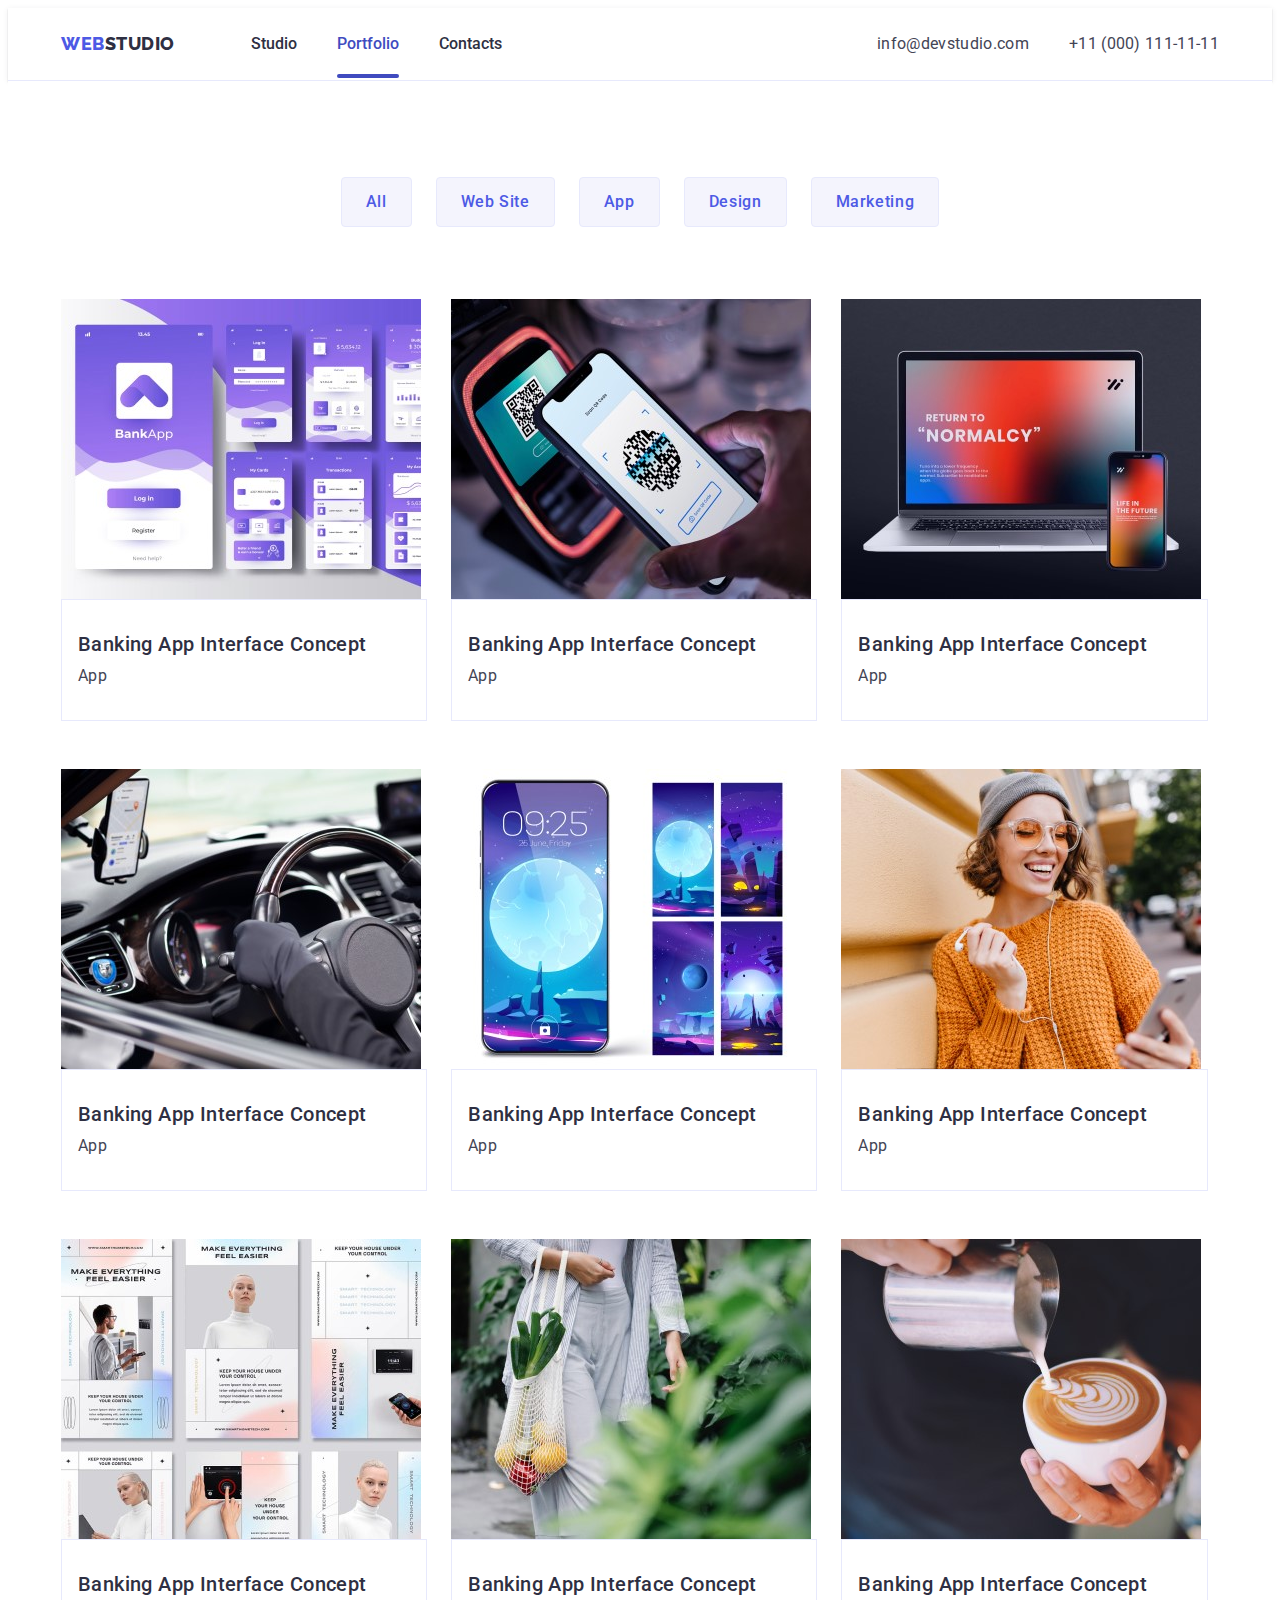
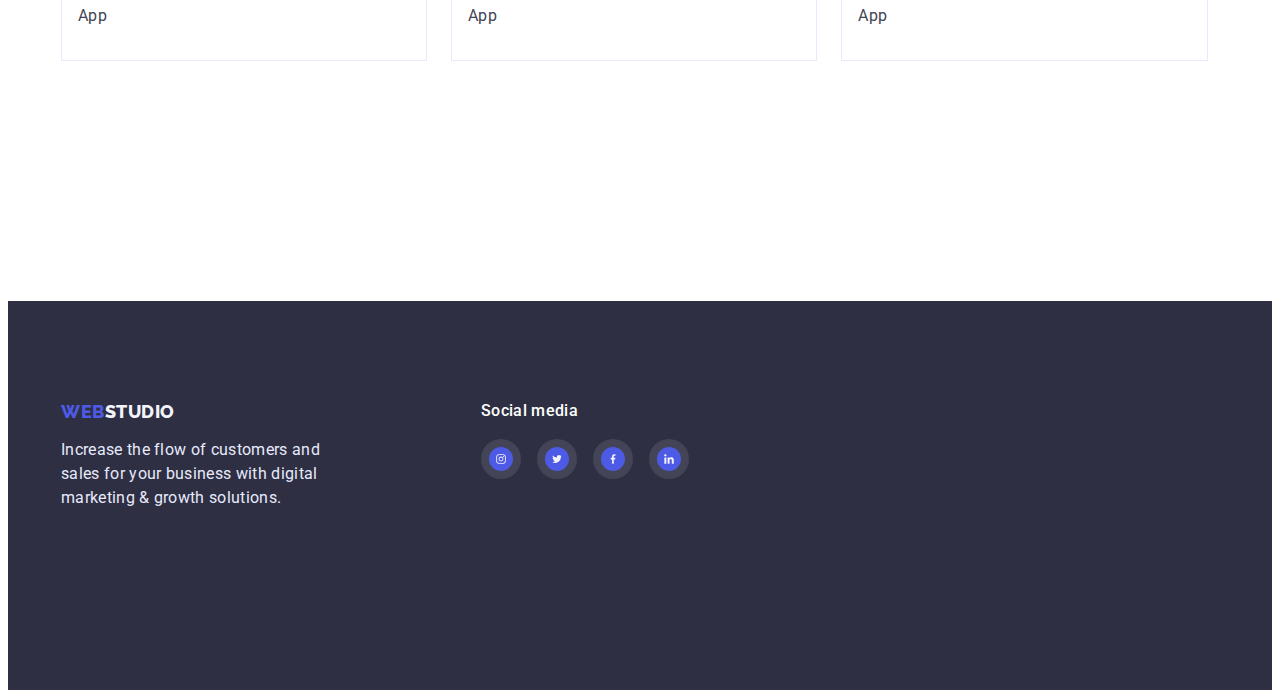
==== portfolio.htm @ 1be4e1f3 "Initial commit" ====
<!DOCTYPE html>
<html lang="en">
  <head>
    <meta charset="UTF-8" />
    <meta http-equiv="X-UA-Compatible" content="IE=edge" />
    <meta name="viewport" content="width=device-width, initial-scale=1.0" />
    <title>studio</title>
    <link rel="preconnect" href="https://fonts.googleapis.com" />
    <link rel="preconnect" href="https://fonts.gstatic.com" crossorigin />
    <link
      href="https://fonts.googleapis.com/css2?family=Raleway:wght@800&family=Roboto:wght@400;500;700;900&display=swap"
      rel="stylesheet"
    />
    <link
      rel="stylesheet"
      href="https://cdnjs.cloudflare.com/ajax/libs/modern-normalize/1.1.0/modern-normalize.min.css"
      integrity="sha512-wpPYUAdjBVSE4KJnH1VR1HeZfpl1ub8YT/NKx4PuQ5NmX2tKuGu6U/JRp5y+Y8XG2tV+wKQpNHVUX03MfMFn9Q=="
      crossorigin="anonymous"
      referrerpolicy="no-referrer"
    />
    <link rel="stylesheet" href="./styless/styless.css" />
  </head>
  <body>
    <header class="header">
      <div class="container">
        <nav class="nav">
          <a href="./index.htm" class="logo"><span>Web</span>Studio</a>
          <ul class="nav-list list">
            <li><a class="nav-link" href="./index.htm">Studio</a></li>
            <li>
              <a class="nav-link curent" href="./portfolio.htm">Portfolio</a>
            </li>
            <li><a class="nav-link" href="#">Contacts</a></li>
          </ul>
        </nav>
        <address>
          <ul class="address-list list">
            <li>
              <a class="mail" href="mailto:info@devstudio.com"
                >info@devstudio.com</a
              >
            </li>
            <li>
              <a class="phone" href="tel:+110001111111">+11 (000) 111-11-11</a>
            </li>
          </ul>
        </address>
      </div>
    </header>
    <main class="main">
      <h1 class="hidden">Portfolio</h1>
      <section class="container-card">
        <div class="container">
          <ul class="portfolio-btns list">
            <li><button class="portfolio-btn" type="button">All</button></li>
            <li>
              <button class="portfolio-btn" type="button">Web Site</button>
            </li>
            <li><button class="portfolio-btn" type="button">App</button></li>
            <li><button class="portfolio-btn" type="button">Design</button></li>
            <li>
              <button class="portfolio-btn" type="button">Marketing</button>
            </li>
          </ul>
          <ul class="portfolio-list list">
            <li class="portfolio-item">
              <a class="portfolio-link" href>
                <div class="text-cover-wrap">
                <img
                  src="./images/img5.jpg"
                  alt="Banks images"
                /> 
                <p class="portfolio-cover-text">
                  14 Stylish and User-Friendly App Design Concepts · Task
                  Manager App · Calorie Tracker App · Exotic Fruit Ecommerce
                  App · Cloud Storage App
                </p>
              </div>
                <div class="portfolio-title-mix">
                  <h2 class="portfolio-title">Banking App Interface Concept</h2>
                  <p class="portfolio-subtitle">App</p>
                </div>
               </a
              >
            </li>
            <li class="portfolio-item">
              <a class="portfolio-link" href>
                <div class="text-cover-wrap">
                <img
                  src="./images/img6.jpg"
                  alt="Banks images"
                /> 
                <p class="portfolio-cover-text">
                  14 Stylish and User-Friendly App Design Concepts · Task
                  Manager App · Calorie Tracker App · Exotic Fruit Ecommerce
                  App · Cloud Storage App
                </p>
              </div>
                <div class="portfolio-title-mix">
                  <h2 class="portfolio-title">Banking App Interface Concept</h2>
                  <p class="portfolio-subtitle">App</p>
                </div>
               </a
              >
            </li>
            <li class="portfolio-item">
              <a class="portfolio-link" href>
                <div class="text-cover-wrap">
                <img
                  src="./images/img7.jpg"
                  alt="Banks images"
                /> 
                <p class="portfolio-cover-text">
                  14 Stylish and User-Friendly App Design Concepts · Task
                  Manager App · Calorie Tracker App · Exotic Fruit Ecommerce
                  App · Cloud Storage App
                </p>
              </div>
                <div class="portfolio-title-mix">
                  <h2 class="portfolio-title">Banking App Interface Concept</h2>
                  <p class="portfolio-subtitle">App</p>
                </div>
               </a
              >
            </li>
            <li class="portfolio-item">
              <a class="portfolio-link" href>
                <div class="text-cover-wrap">
                <img
                  src="./images/img8.jpg"
                  alt="Banks images"
                /> 
                <p class="portfolio-cover-text">
                  14 Stylish and User-Friendly App Design Concepts · Task
                  Manager App · Calorie Tracker App · Exotic Fruit Ecommerce
                  App · Cloud Storage App
                </p>
              </div>
                <div class="portfolio-title-mix">
                  <h2 class="portfolio-title">Banking App Interface Concept</h2>
                  <p class="portfolio-subtitle">App</p>
                </div>
               </a
              >
            </li>
            <li class="portfolio-item">
              <a class="portfolio-link" href>
                <div class="text-cover-wrap">
                <img
                  src="./images/img10.jpg"
                  alt="Banks images"
                /> 
                <p class="portfolio-cover-text">
                  14 Stylish and User-Friendly App Design Concepts · Task
                  Manager App · Calorie Tracker App · Exotic Fruit Ecommerce
                  App · Cloud Storage App
                </p>
              </div>
                <div class="portfolio-title-mix">
                  <h2 class="portfolio-title">Banking App Interface Concept</h2>
                  <p class="portfolio-subtitle">App</p>
                </div>
               </a
              >
            </li>
            <li class="portfolio-item">
              <a class="portfolio-link" href>
                <div class="text-cover-wrap">
                <img
                  src="./images/img11.jpg"
                  alt="Banks images"
                /> 
                <p class="portfolio-cover-text">
                  14 Stylish and User-Friendly App Design Concepts · Task
                  Manager App · Calorie Tracker App · Exotic Fruit Ecommerce
                  App · Cloud Storage App
                </p>
              </div>
                <div class="portfolio-title-mix">
                  <h2 class="portfolio-title">Banking App Interface Concept</h2>
                  <p class="portfolio-subtitle">App</p>
                </div>
               </a
              >
            </li>
            <li class="portfolio-item">
              <a class="portfolio-link" href>
                <div class="text-cover-wrap">
                <img
                  src="./images/img 12.jpg"
                  alt="Banks images"
                /> 
                <p class="portfolio-cover-text">
                  14 Stylish and User-Friendly App Design Concepts · Task
                  Manager App · Calorie Tracker App · Exotic Fruit Ecommerce
                  App · Cloud Storage App
                </p>
              </div>
                <div class="portfolio-title-mix">
                  <h2 class="portfolio-title">Banking App Interface Concept</h2>
                  <p class="portfolio-subtitle">App</p>
                </div>
               </a
              >
            </li>
            <li class="portfolio-item">
              <a class="portfolio-link" href>
                <div class="text-cover-wrap">
                <img
                  src="./images/img13.jpg"
                  alt="Banks images"
                /> 
                <p class="portfolio-cover-text">
                  14 Stylish and User-Friendly App Design Concepts · Task
                  Manager App · Calorie Tracker App · Exotic Fruit Ecommerce
                  App · Cloud Storage App
                </p>
              </div>
                <div class="portfolio-title-mix">
                  <h2 class="portfolio-title">Banking App Interface Concept</h2>
                  <p class="portfolio-subtitle">App</p>
                </div>
               </a
              >
            </li>
            <li class="portfolio-item">
              <a class="portfolio-link" href>
                <div class="text-cover-wrap">
                <img
                  src="./images/img14.jpg"
                  alt="Banks images"
                /> 
                <p class="portfolio-cover-text">
                  14 Stylish and User-Friendly App Design Concepts · Task
                  Manager App · Calorie Tracker App · Exotic Fruit Ecommerce
                  App · Cloud Storage App
                </p>
              </div>
                <div class="portfolio-title-mix">
                  <h2 class="portfolio-title">Banking App Interface Concept</h2>
                  <p class="portfolio-subtitle">App</p>
                </div>
               </a
              >
            </li>
          </ul>
        </div>
      </section>
    </main>
    <footer class="footer">
      <div class="container foot-containe">
      <div class="foot-block">
        <a href="./index.htm" class="footer-logo"><span>Web</span>Studio</a>
        <p class="footer-text">
          Increase the flow of customers and sales for your business with
          digital marketing & growth solutions.
        </p>
      </div>
      <div class="soc-media">
        <h2 class="soc-media-text">Social media</h2>
        <ul class="soc-media-list list">
          <li class="soc-media-item">
            <a href="" class="soc-media-link">
              <svg class="soc-media-icon" width="24" height="24">
                <use href="./images/symbol-defs.svg#icon-instagram"></use>
              </svg>
            </a>
          </li>
          <li class="soc-media-item">
            <a href="" class="soc-media-link">
              <svg class="soc-media-icon" width="24" height="24">
                <use href="./images/symbol-defs.svg#icon-twitter"></use>
              </svg>
            </a>
          </li>
          <li class="soc-media-item">
            <a href="" class="soc-media-link">
              <svg class="soc-media-icon" width="24" height="24">
                <use href="./images/symbol-defs.svg#icon-facebook"></use>
              </svg>
            </a>
          </li>
          <li class="soc-media-item">
            <a href="" class="soc-media-link">
              <svg class="soc-media-icon" width="24" height="24">
                <use href="./images/symbol-defs.svg#icon-in"></use>
              </svg>
            </a>
          </li>
        </ul>
      </div>
    </div>
    </footer>
 <script src="./js/modal.js"></script>
  </body>
</html>
---- styless/styless.css ----
:root {
  --dark-color: #2e2f42;
  --text-color: #434455;
  --pressed-state-color: #404bbf;
  --primaryBrand-color: #4d5ae5;
  --success-color: #31d0aa;
  --subtle-text-color: #8e8f99;
  --accent-color: #e7e9fc;
  --light-color: #f4f4fd;
  --modal-overlay-color: #2e2f4266;
  --hero-background-color: #2e2f42b2;
  --background-color: #e5e5e5;
  --hero-background-grad: linear-gradient(
    rgba(46, 47, 66, 0.7),
    rgba(46, 47, 66, 0.7)
  );
}
p,
h1,
h2,
h3,
h4,
h5,
h6 {
  margin: 0;
}
ul {
  margin: 0;
  padding-left: 0;
}
body {
  font-family: 'Roboto', sans-serif;
}
img {
  display: block;
  max-width: 100%;
  height: auto;
}
.header {
  background: #ffffff;
}
.hidden {
  position: absolute;
  width: 1px;
  height: 1px;
  white-space: nowrap;
  overflow: hidden;
  border: 0;
  padding: 0;
  clip: rect(0 0 0 0);
  clip-path: inset(50%);
  margin: -1px;
}
.logo {
  line-height: 1.33;
  font-family: 'Raleway', sans-serif;
  text-decoration: none;
  font-weight: 800;
  font-size: 18px;
  letter-spacing: 0.03em;
  text-transform: uppercase;
  color: var(--dark-color);
}
.logo span {
  color: var(--primaryBrand-color);
}

.list {
  list-style: none;
}
.nav .logo {
  padding-right: 76px;
  padding-bottom: 24px;
  padding-top: 24px;
}
/* ----------------------navigation -----------------------*/
.header {
  border-bottom: 1px solid var(--accent-color);
  box-shadow: 0px 2px 1px rgba(46, 47, 66, 0.08), 0px 1px 1px rgba(46, 47, 66, 0.16), 0px 1px 6px rgba(46, 47, 66, 0.08);
}
.nav-list {
  display: flex;
  align-items: center;
  gap: 40px;
}
.nav {
  display: flex;
  align-items: center;
}
.header .container {
  display: flex;
  align-items: center;
  justify-content: space-between;
}
.address-list {
  display: flex;
}
.nav-link {
  position: relative;
  padding-top: 15px;
  padding-bottom: 15px;
  text-decoration: none;
  font-weight: 500;
  font-size: 16px;
  line-height: 1.5;
  color: var(--dark-color);
  transition-duration: 250ms;
  transition-timing-function: cubic-bezier(0.4, 0, 0.2, 1);
}

.nav-link.curent {
  color: var(--pressed-state-color);
}
.nav-link.curent::after {
  content: '';
  width: 100%;
  height: 4px;
  background-color: var(--pressed-state-color);
  display: block;
  border-radius: 2px;
  position: absolute;
  bottom: -10px;
  left: 0;
}

.nav-link:hover,
.nav-link:focus {
  color: var(--pressed-state-color);
}
.mail {
  padding-top: 15px;
  padding-bottom: 15px;
  font-style: normal;
  text-decoration: none;
  font-size: 16px;
  line-height: 1.5;
  letter-spacing: 0.02em;
  color: var(--text-color);
  transition-duration: 250ms;
  transition-timing-function: cubic-bezier(0.4, 0, 0.2, 1);
}
.mail:hover {
  color: var(--pressed-state-color);
}
.phone {
  padding-top: 15px;
  padding-bottom: 15px;
  margin-left: 40px;
  font-style: normal;
  text-decoration: none;
  font-size: 16px;
  line-height: 1.5;
  letter-spacing: 0.02em;
  color: var(--text-color);
}
.main {
  background: #ffffff;
}
/* ---------------------------------hero --------------------------------*/
.section-hero {
  padding-top: 188px;
  padding-bottom: 188px;
  background-color: var(--dark-color);
  background-image:
  url(../images/people-office.jpg);
  background-repeat: no-repeat ;
  background-size: cover;
  background-position: center;
  margin-left: auto;
  margin-right: auto;
}

.container {
  width: 100%;
  max-width: 1158px;
  padding: 0 15px;
  margin: 0 auto;
  
}
.hero-title {
  margin-bottom: 48px;
  font-size: 56px;
  line-height: 1.07;
  letter-spacing: 0.02em;
  text-align: center;
  color: #ffffff;
}
/* .container-hero {
  padding-top: 188px;
  padding-bottom: 188px;
} */
.hero-btn {
  border: none;
  margin: 0 auto;
  display: block;
  border-radius: 4px;
  padding: 16px 32px;
  font-family: inherit;
  font-weight: 500;
  font-size: 16px;
  line-height: 1.5;
  letter-spacing: 0.04em;
  box-shadow: 0px 4px 4px rgba(0, 0, 0, 0.15);
  color: #ffffff;
  background-color: var(--primaryBrand-color);
  transition-duration: 250ms;
  transition-timing-function: cubic-bezier(0.4, 0, 0.2, 1);
}
.hero-btn:hover,
.hero-btn:focus {
  background-color: var(--pressed-state-color);
}
/* -------------------------------section 1 -----------------------------*/
.section-features {
  padding-top: 120px;
  padding-bottom: 120px;
}
.features {
  display: flex;
  justify-content: center;
  align-items: center;
  width: 264px;
  height: 112px;
  margin-bottom: 8px;
  background: #f4f4fd;
  border-radius: 4px;
}
.features-icon{

}
.features-subtitle {
  margin-bottom: 8px;
  font-weight: 500;
  font-size: 20px;
  line-height: 1.2;
  letter-spacing: 0.02em;
  color: var(--dark-color);
}
.features-list {
  display: flex;
  gap: 24px;
}
.features-item {
  flex-basis: calc((100% - 72px) / 4);
}
.features-text {
  font-size: 16px;
  line-height: 1.5;
  letter-spacing: 0.02em;
  color: var(--text-color);
}
/* --------------------------------section 2---------------------------------- */
.doing-title {
  margin-bottom: 72px;
  font-size: 36px;
  line-height: 1.11;
  text-align: center;
  letter-spacing: 0.02em;
  text-transform: capitalize;
  color: var(--dark-color);
}
.doing-list {
  display: flex;
  gap: 24px;
}
.section-doing {
  padding-bottom: 120px;
}

.doing-list .doing-item {
  flex-basis: calc((100% - 48px) / 3);
}
.doing-item img {
  display: block;
}
/* ------------------------------------section 3 ---------------------------- */
.team-soc-list {
  display: flex;
  justify-content: center;
  gap: 24px;
}
.team-soc-link:is(:hover, :focus) {
  background-color: var(--pressed-state-color);
}
.team-soc-item {
  width: 40px;
  height: 40px;
}
.team-soc-link {
  display: flex;
  justify-content: center;
  align-items: center;
  width: 100%;
  height: 100%;
  border-radius: 50%;
  background-color: var(--primaryBrand-color);
  transition-duration: 250ms;
  transition-timing-function: cubic-bezier(0.4, 0, 0.2, 1);
}

.section-team {
  padding-top: 120px;
  padding-bottom: 120px;
  background-color: var(--light-color);
}

.team-list {
  display: flex;
  gap: 24px;
  flex-basis: calc((100% - 72px) / 4);
}
.team-item {
  box-shadow: 0px 1px 6px rgba(46, 47, 66, 0.08),
    0px 1px 1px rgba(46, 47, 66, 0.16), 0px 2px 1px rgba(46, 47, 66, 0.08);
  border-radius: 0px 0px 4px 4px;
  background-color: #ffffff;
}

.team-card {
  align-items: center;
  padding: 32px 0;
  text-align: center;
}
.team-title {
  margin-bottom: 72px;
  font-size: 36px;
  line-height: 1.11;
  text-align: center;
  letter-spacing: 0.02em;
  text-transform: capitalize;
  color: var(--dark-color);
}
.team-subtitle {
  margin-bottom: 8px;
  font-weight: 500;
  font-size: 20px;
  line-height: 1.2;
  letter-spacing: 0.02em;
  color: var(--dark-color);
}
.team-text {
  font-size: 16px;
  line-height: 1.5;
  letter-spacing: 0.02em;
  color: var(--text-color);
  margin-bottom: 8px;
}
/* ------------------------------------section 4 ---------------------------- */
.customers-section {
  padding-top: 130px;
  padding-bottom: 120px;
}
.container {
}
.customers-container {
}
.customers-title {
  margin-bottom: 72px;
  font-family: 'Roboto';
  font-style: normal;
  font-weight: 700;
  font-size: 36px;
  line-height: 1.1;
  text-align: center;
}
.customers-list {
  display: flex;
  justify-content: center;
  gap: 24px;
}
.list {

}
.customers-items {
  width: 168px;
  height: 88px;
}
.customers-link {
  width: 100%;
  height: 100%;
  border: 1px solid var(--subtle-text-color);
  border-radius: 4px;
  display: flex;
  justify-content: center;
  align-items: center;
  transition-duration: 250ms;
  transition-timing-function: cubic-bezier(0.4, 0, 0.2, 1);
}
.customers-icon {
  fill: var(--subtle-text-color);
  transition-duration: 250ms;
  transition-timing-function: cubic-bezier(0.4, 0, 0.2, 1);
}
.customers-link:is(:hover, :focus) {
  border-color: var(--pressed-state-color);
}
.customers-link:is(:hover, :focus) > .customers-icon {
  fill: var(--pressed-state-color);
}

/* --------------------------------------*footer* ----------------------------*/


.footer {
  
  padding: 100px 0;
  background-color: var(--dark-color);
}
.foot-container {
  display: flex;

}
.footer-logo {
  margin-bottom: 16px;
  font-family: 'Raleway', sans-serif;
  text-decoration: none;
  font-weight: 800;
  font-size: 18px;
  line-height: 1.17;
  display: flex;
  letter-spacing: 0.03em;
  text-transform: uppercase;
  color: var(--light-color);
}
.footer-logo > span {
  color: var(--primaryBrand-color);
}
.footer-text {
  width: 264px;
  font-size: 16px;
  line-height: 1.5;
  letter-spacing: 0.02em;
  color: var(--accent-color);
}
.soc-media {
  margin-left: 120px;
  position: relative;
  top: -111px;
  left: 300px;
}
.soc-media-text {
  margin-bottom: 16px;
  font-family: 'Roboto';
  font-weight: 500;
  font-size: 16px;
  line-height: 1.5;
  letter-spacing: 0.02em;
  color: #ffffff;
}
.soc-media-list {
  display: flex;
  gap: 16px;
}
.soc-media-item {
  width: 40px;
  height: 40px;
}
.soc-media-link {
  display: flex;
  justify-content: center;
  align-items: center;
  width: 100%;
  height: 100%;
  border-radius: 50%;
  background: rgba(255, 255, 255, 0.1);
  transition-duration: 250ms;
  transition-timing-function: cubic-bezier(0.4, 0, 0.2, 1);
}
.soc-media-link:is(:hover, :focus) {
  background-color:green;
}
.soc-media-icon {
  fill: var(--light-color);
}
/* ----------------- P O R T F O L I O ------------------------------ */
.portfolio-btn {
  border: 1px solid var(--accent-color);
  border-radius: 4px;
  padding: 12px 24px;
  font-family: inherit;
  font-weight: 500;
  font-size: 16px;
  line-height: 1.5;
  align-items: center;
  text-align: center;
  cursor: pointer;
  letter-spacing: 0.04em;
  background-color: var(--light-color);
  color: var(--primaryBrand-color);
  transition-duration: 250ms;
  transition-timing-function: cubic-bezier(0.4, 0, 0.2, 1);
}
.portfolio-item:is(:hover, :focus) {
  box-shadow: 0px 1px 6px rgba(46, 47, 66, 0.08),
    0px 1px 1px rgba(46, 47, 66, 0.16), 0px 2px 1px rgba(46, 47, 66, 0.08);
}
.portfolio-title-mix {
  border: 1px solid var(--accent-color);
  padding: 32px 0 32px 16px;
}
.container-card {
  padding-top: 96px;
  padding-bottom: 120px;
}
.portfolio-btns {
  margin-bottom: 72px;
  display: flex;
  gap: 24px;
  justify-content: center;
}
.portfolio-item:hover .portfolio-cover-text {
  transform: translatey(0);
}

.portfolio-btn:hover,
.portfolio-btn:focus {
  color: #ffffff;
  background-color: var(--pressed-state-color);
  box-shadow: 0px 3px 1px rgba(0, 0, 0, 0.1), 0px 2px 1px rgba(0, 0, 0, 0.08),
  0px 2px 2px rgba(0, 0, 0, 0.12);

}
.portfolio-link {
  text-decoration: none;
}
.portfolio-item {
  flex-basis: calc((97% - 48px) / 3);
  background: #ffffff;
  margin-left: 24px;
  transition-timing-function: cubic-bezier(0.4, 0, 0.2, 1);
}
.portfolio-title {
  margin-bottom: 8px;
  font-weight: 500;
  font-size: 20px;
  line-height: 1.2;
  letter-spacing: 0.02em;
  color: var(--dark-color);
}
.portfolio-subtitle {
  font-size: 16px;
  line-height: 1.5;
  letter-spacing: 0.02em;
  color: var(--text-color);
}
.portfolio-text {
  display: none;
  font-size: 16px;
  line-height: 1.5;
  letter-spacing: 0.02em;
  color: var(--light-color);
}
.portfolio-list {
  display: flex;
  padding-bottom: 120px;
  flex-wrap: wrap;
  row-gap: 48px;
  margin-left: -24px;
}
.text-cover-wrap {
  position: relative;
  overflow: hidden;
}
.portfolio-cover-text {
  font-size: 16px;
  line-height: 1.5;
  padding-left: 32px;
  padding-right: 32px;
  padding-top: 40px;
  letter-spacing: 0.02em;
  background-color: var(--primaryBrand-color);
  color: var(--light-color);
  position: absolute;
  top: 0;
  height: 100%;
  transform: translatey(100%);
  transition: transform 250ms linear;
}
/* ----------------------------------- MODAL ------------------------------------ */
.backdrop {
  position: fixed;
  top: 0;
  width: 100%;
  height: 100%;
  background: var(--modal-overlay-color);
  transition-duration: 250ms;
  transition-timing-function: cubic-bezier(0.4, 0, 0.2, 1);
}
.backdrop.is-hidden .modal {
  transform: translate(-50px, -50px) scale(0);
}
.modal {
  padding: 24px;
  position: absolute;
  top: 50%;
  left: 50%;
  transform: translate(-50%, -50%) scale(1);
  width: 408px;
  min-height: 576px;
  background: #fcfcfc;
  box-shadow: 0px 1px 1px rgba(0, 0, 0, 0.14), 0px 1px 3px rgba(0, 0, 0, 0.12),
    0px 2px 1px rgba(0, 0, 0, 0.2);
  border-radius: 4px;
  transition: transform 250ms linear;
}
.close-button {
  margin-left: auto;
  width: 24px;
  height: 24px;
  border-radius: 50%;
  cursor: pointer;
  display: flex;
  justify-content: center;
  align-items: center;
  background: var(--accent-color);
  border: 1px solid rgba(0, 0, 0, 0.1);
  transition-duration: 250ms;
  transition-timing-function: cubic-bezier(0.4, 0, 0.2, 1);
}
.close-button:is(:hover, :focus) {
  fill: #ffffff;
  background-color: var(--pressed-state-color);
}
.is-hidden {
  visibility: hidden;
  opacity: 0;
  pointer-events: none;
}
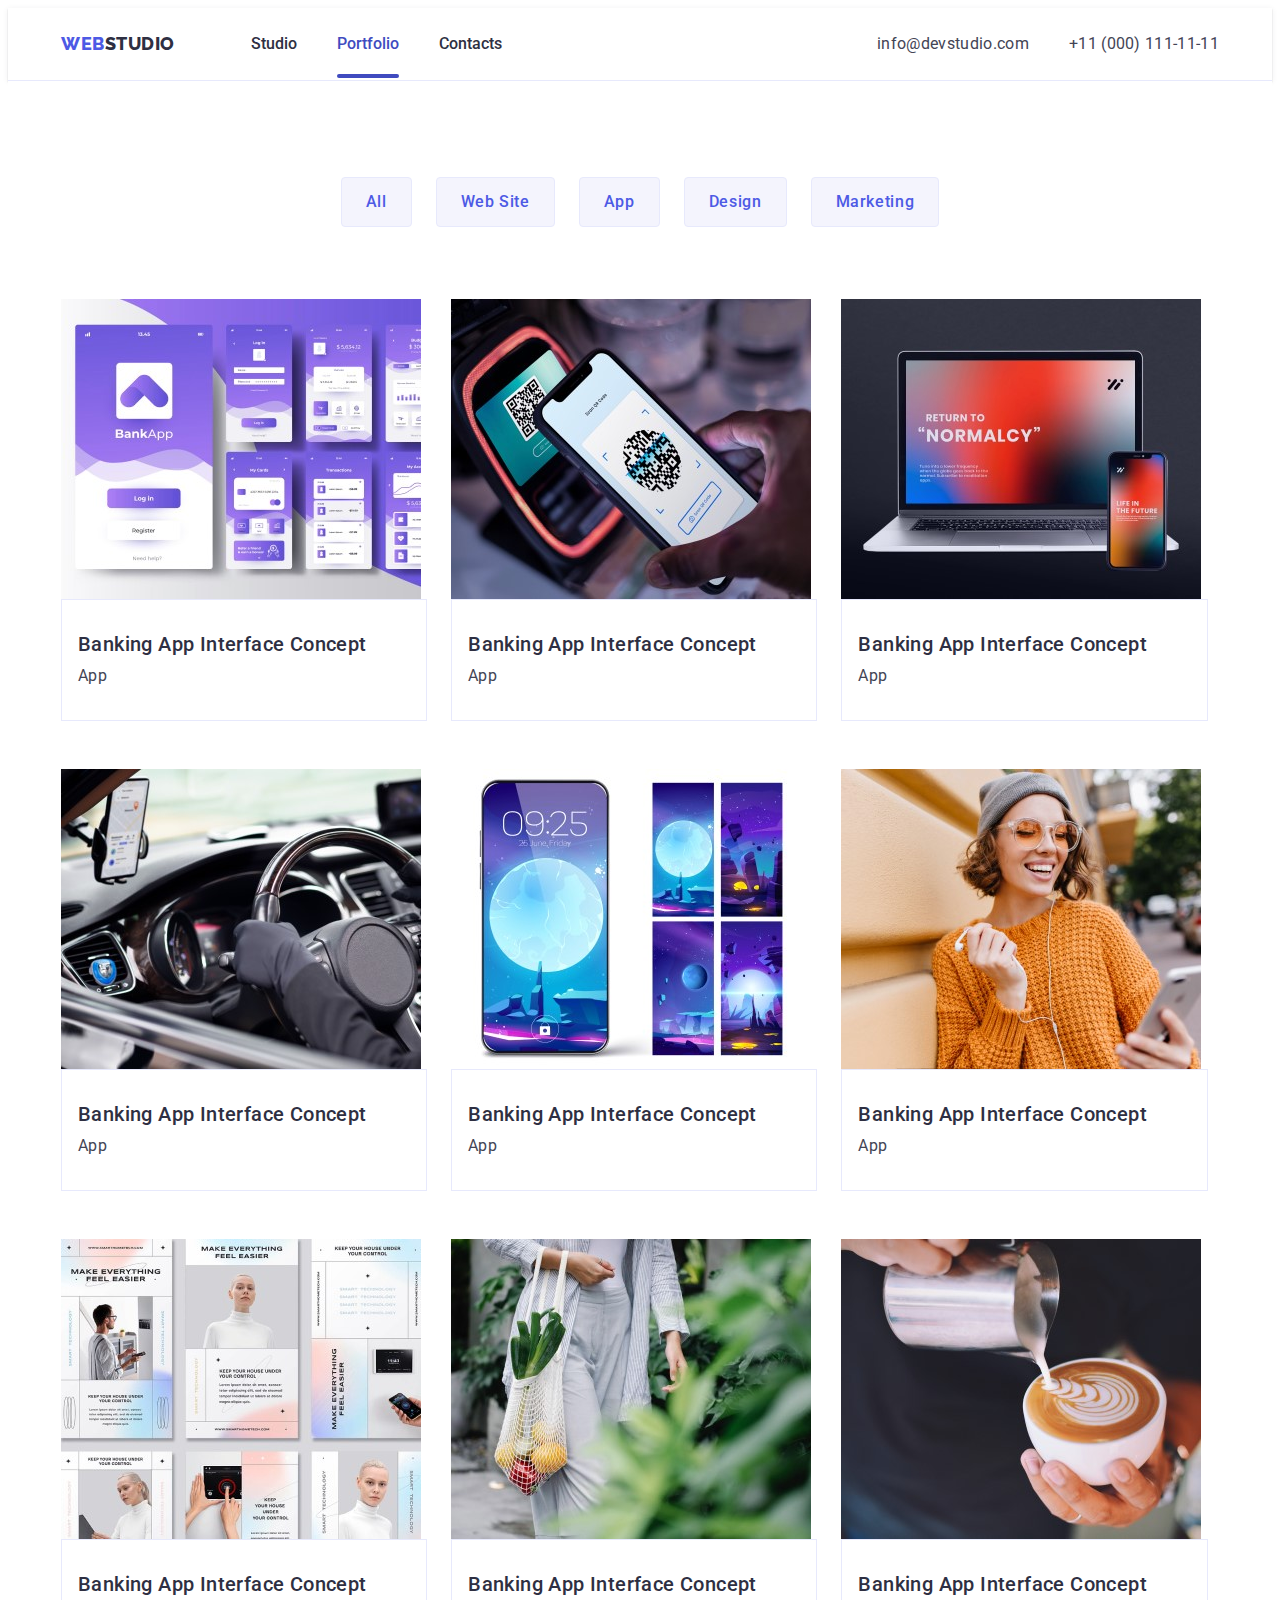
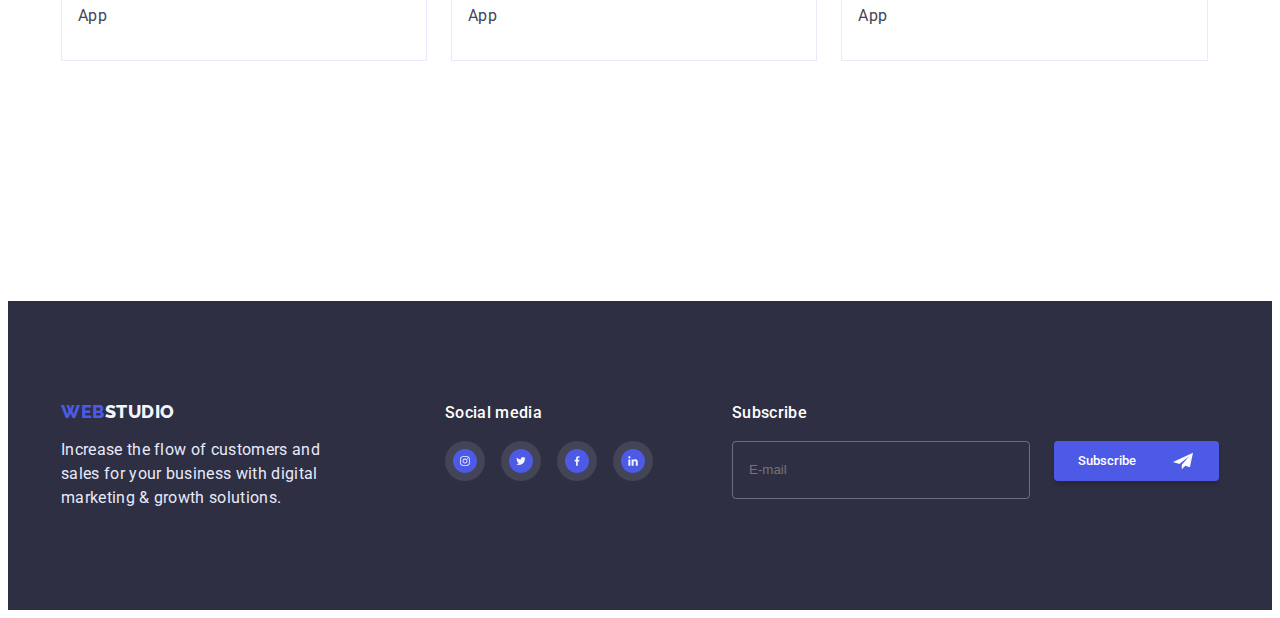
==== commit 18a6d2cc: "summara" ====
--- a/portfolio.htm
+++ b/portfolio.htm
@@ -248,48 +248,65 @@
       </section>
     </main>
     <footer class="footer">
-      <div class="container foot-containe">
-      <div class="foot-block">
-        <a href="./index.htm" class="footer-logo"><span>Web</span>Studio</a>
-        <p class="footer-text">
-          Increase the flow of customers and sales for your business with
-          digital marketing & growth solutions.
-        </p>
+      <div class="container foot-container">
+        <div class="foot-block">
+          <a href="./index.html" class="footer-logo"><span>Web</span>Studio</a>
+          <p class="footer-text">
+            Increase the flow of customers and sales for your business with
+            digital marketing & growth solutions.
+          </p>
+        </div>
+        <div class="soc-media">
+          <h2 class="soc-media-text">Social media</h2>
+          <ul class="soc-media-list list">
+            <li class="soc-media-item">
+              <a href="" class="soc-media-link">
+                <svg class="soc-media-icon" width="24" height="24">
+                  <use href="./images/symbol-defs.svg#icon-instagram"></use>
+                </svg>
+              </a>
+            </li>
+            <li class="soc-media-item">
+              <a href="" class="soc-media-link">
+                <svg class="soc-media-icon" width="24" height="24">
+                  <use href="./images/symbol-defs.svg#icon-twitter"></use>
+                </svg>
+              </a>
+            </li>
+            <li class="soc-media-item">
+              <a href="" class="soc-media-link">
+                <svg class="soc-media-icon" width="24" height="24">
+                  <use href="./images/symbol-defs.svg#icon-facebook"></use>
+                </svg>
+              </a>
+            </li>
+            <li class="soc-media-item">
+              <a href="" class="soc-media-link">
+                <svg class="soc-media-icon" width="24" height="24">
+                  <use href="./images/symbol-defs.svg#icon-in"></use>
+                </svg>
+              </a>
+            </li>
+          </ul>
+        </div>
+        <div class="subscribe-foot-form">
+          <p class="subscribe-title">Subscribe</p>
+          <form class="subscribe-form">
+            <input
+              class="input-window"
+              type="email"
+              name="user-email"
+              placeholder="E-mail"
+            />
+            <button class="subscribe-btn" type="submit">
+              Subscribe
+              <svg class="send-icon" width="24" height="20">
+                <use href="./images/symbol-defs.svg#icon-Frame-3"></use>
+              </svg>
+            </button>
+          </form>
+        </div>
       </div>
-      <div class="soc-media">
-        <h2 class="soc-media-text">Social media</h2>
-        <ul class="soc-media-list list">
-          <li class="soc-media-item">
-            <a href="" class="soc-media-link">
-              <svg class="soc-media-icon" width="24" height="24">
-                <use href="./images/symbol-defs.svg#icon-instagram"></use>
-              </svg>
-            </a>
-          </li>
-          <li class="soc-media-item">
-            <a href="" class="soc-media-link">
-              <svg class="soc-media-icon" width="24" height="24">
-                <use href="./images/symbol-defs.svg#icon-twitter"></use>
-              </svg>
-            </a>
-          </li>
-          <li class="soc-media-item">
-            <a href="" class="soc-media-link">
-              <svg class="soc-media-icon" width="24" height="24">
-                <use href="./images/symbol-defs.svg#icon-facebook"></use>
-              </svg>
-            </a>
-          </li>
-          <li class="soc-media-item">
-            <a href="" class="soc-media-link">
-              <svg class="soc-media-icon" width="24" height="24">
-                <use href="./images/symbol-defs.svg#icon-in"></use>
-              </svg>
-            </a>
-          </li>
-        </ul>
-      </div>
-    </div>
     </footer>
  <script src="./js/modal.js"></script>
   </body>
--- a/styless/styless.css
+++ b/styless/styless.css
@@ -399,16 +399,12 @@
 }
 
 /* --------------------------------------*footer* ----------------------------*/
-
-
 .footer {
-  
   padding: 100px 0;
   background-color: var(--dark-color);
 }
 .foot-container {
   display: flex;
-
 }
 .footer-logo {
   margin-bottom: 16px;
@@ -434,9 +430,6 @@
 }
 .soc-media {
   margin-left: 120px;
-  position: relative;
-  top: -111px;
-  left: 300px;
 }
 .soc-media-text {
   margin-bottom: 16px;
@@ -467,114 +460,62 @@
   transition-timing-function: cubic-bezier(0.4, 0, 0.2, 1);
 }
 .soc-media-link:is(:hover, :focus) {
-  background-color:green;
+  background-color: var(--success-color);
 }
 .soc-media-icon {
   fill: var(--light-color);
 }
-/* ----------------- P O R T F O L I O ------------------------------ */
-.portfolio-btn {
-  border: 1px solid var(--accent-color);
-  border-radius: 4px;
-  padding: 12px 24px;
+.subscribe-title {
+  color: #fff;
+  margin-bottom: 16px;
+  font-weight: 500;
+  line-height: 1.5;
+  letter-spacing: 0.02em;
+}
+.input-window {
+  width: 264px;
+  height: 40px;
+  padding: 8px 16px;
+  border: 1px solid rgba(255, 255, 255, 0.3);
+  outline: transparent;
+  border-radius: 4px;
+  background-color: transparent;
+}
+.input-window:focus {
+  border-color: var(--primaryBrand-color);
+  color: #f4f4fd;
+}
+.subscribe-btn {
+  display: flex;
+  justify-content: space-between;
+  cursor: pointer;
+  align-items: center;
   font-family: inherit;
-  font-weight: 500;
-  font-size: 16px;
-  line-height: 1.5;
-  align-items: center;
-  text-align: center;
-  cursor: pointer;
-  letter-spacing: 0.04em;
-  background-color: var(--light-color);
-  color: var(--primaryBrand-color);
-  transition-duration: 250ms;
-  transition-timing-function: cubic-bezier(0.4, 0, 0.2, 1);
-}
-.portfolio-item:is(:hover, :focus) {
-  box-shadow: 0px 1px 6px rgba(46, 47, 66, 0.08),
-    0px 1px 1px rgba(46, 47, 66, 0.16), 0px 2px 1px rgba(46, 47, 66, 0.08);
-}
-.portfolio-title-mix {
-  border: 1px solid var(--accent-color);
-  padding: 32px 0 32px 16px;
-}
-.container-card {
-  padding-top: 96px;
-  padding-bottom: 120px;
-}
-.portfolio-btns {
-  margin-bottom: 72px;
-  display: flex;
-  gap: 24px;
-  justify-content: center;
-}
-.portfolio-item:hover .portfolio-cover-text {
-  transform: translatey(0);
-}
-
-.portfolio-btn:hover,
-.portfolio-btn:focus {
-  color: #ffffff;
-  background-color: var(--pressed-state-color);
-  box-shadow: 0px 3px 1px rgba(0, 0, 0, 0.1), 0px 2px 1px rgba(0, 0, 0, 0.08),
-  0px 2px 2px rgba(0, 0, 0, 0.12);
-
-}
-.portfolio-link {
-  text-decoration: none;
-}
-.portfolio-item {
-  flex-basis: calc((97% - 48px) / 3);
-  background: #ffffff;
+  padding: 10px 24px;
   margin-left: 24px;
-  transition-timing-function: cubic-bezier(0.4, 0, 0.2, 1);
-}
-.portfolio-title {
-  margin-bottom: 8px;
-  font-weight: 500;
-  font-size: 20px;
-  line-height: 1.2;
-  letter-spacing: 0.02em;
-  color: var(--dark-color);
-}
-.portfolio-subtitle {
-  font-size: 16px;
-  line-height: 1.5;
-  letter-spacing: 0.02em;
-  color: var(--text-color);
-}
-.portfolio-text {
-  display: none;
-  font-size: 16px;
-  line-height: 1.5;
-  letter-spacing: 0.02em;
-  color: var(--light-color);
-}
-.portfolio-list {
-  display: flex;
-  padding-bottom: 120px;
-  flex-wrap: wrap;
-  row-gap: 48px;
-  margin-left: -24px;
-}
-.text-cover-wrap {
-  position: relative;
-  overflow: hidden;
-}
-.portfolio-cover-text {
-  font-size: 16px;
-  line-height: 1.5;
-  padding-left: 32px;
-  padding-right: 32px;
-  padding-top: 40px;
-  letter-spacing: 0.02em;
+  width: 165px;
+  height: 40px;
+  font-weight: 500;
+  line-height: 1.5;
   background-color: var(--primaryBrand-color);
-  color: var(--light-color);
-  position: absolute;
-  top: 0;
-  height: 100%;
-  transform: translatey(100%);
-  transition: transform 250ms linear;
+  color: #fff;
+  border-radius: 4px;
+  border: none;
+  box-shadow: 0px 4px 4px rgba(0, 0, 0, 0.15);
+  transition-duration: 250ms;
+  transition-timing-function: cubic-bezier(0.4, 0, 0.2, 1);
+}
+.subscribe-btn:is(:hover, :focus) {
+  background-color: var(--pressed-state-color);
+}
+.send-icon {
+  fill: #fff;
+}
+.subscribe-form {
+  display: flex;
+}
+.subscribe-foot-form {
+  margin-left: auto;
 }
 /* ----------------------------------- MODAL ------------------------------------ */
 .backdrop {
@@ -605,6 +546,7 @@
 }
 .close-button {
   margin-left: auto;
+  margin-bottom: 24px;
   width: 24px;
   height: 24px;
   border-radius: 50%;
@@ -626,3 +568,386 @@
   opacity: 0;
   pointer-events: none;
 }
+.modal-title {
+  margin-bottom: 16px;
+  font-weight: 500;
+  font-size: 16px;
+  line-height: 1.5;
+  text-align: center;
+  letter-spacing: 0.02em;
+}
+.modal-window {
+  width: 360px;
+  height: 40px;
+  border-radius: 4px;
+  outline: transparent;
+  padding-left: 38px;
+  padding-top: 11px;
+  padding-bottom: 11px;
+  background-color: #fcfcfc;
+  border: 1px solid rgba(33, 33, 33, 0.2);
+}
+.modal-window:focus {
+  border: 1px solid var(--primaryBrand-color);
+}
+.modal-window:focus + .modal-logo {
+  fill: var(--primaryBrand-color);
+}
+.modal-message {
+  margin-bottom: 16px;
+  margin-top: 4px;
+  width: 360px;
+  height: 120px;
+  font-size: 12px;
+  line-height: 1.2;
+  letter-spacing: 0.04em;
+  background-color: #fcfcfc;
+  border: 1px solid rgba(33, 33, 33, 0.2);
+  outline: transparent;
+  resize: none;
+  padding: 8px 16px;
+}
+.modal-message:focus {
+  border-color: var(--primaryBrand-color);
+}
+.modal-label {
+  font-size: 12px;
+  line-height: 1.17;
+  letter-spacing: 0.01em;
+  color: var(--subtle-text-color);
+}
+.modal-field {
+  position: relative;
+  margin-bottom: 8px;
+  margin-top: 4px;
+}
+.modal-policy-field {
+  display: flex;
+}
+.modal-logo {
+  position: absolute;
+  left: 19px;
+  top: 50%;
+  transform: translateY(-50%);
+}
+.label-policy {
+  margin-bottom: 24px;
+  display: flex;
+  align-items: flex-end;
+  font-size: 12px;
+  line-height: 1.17;
+  letter-spacing: 0.04em;
+  color: #757575;
+}
+.label-policy span {
+  fill: transparent;
+  border: 1.25px solid var(--dark-color);
+  border-radius: 2px;
+  margin-right: 8px;
+  display: flex;
+  align-items: center;
+  justify-content: center;
+  width: 16px;
+  height: 16px;
+  transition-duration: 250ms;
+  transition-timing-function: cubic-bezier(0.4, 0, 0.2, 1);
+}
+.modal-policy:checked + .label-policy span {
+  fill: #fff;
+  border: none;
+  background-color: var(--pressed-state-color);
+}
+.policy-link {
+  margin-left: 5px;
+}
+.submit-about {
+  border: none;
+  display: block;
+  margin-right: auto;
+  margin-left: auto;
+  cursor: pointer;
+  font-weight: 500;
+  font-size: 16px;
+  line-height: 1.5;
+  letter-spacing: 0.04em;
+  color: #ffffff;
+  background-color: var(--primaryBrand-color);
+  box-shadow: 0px 4px 4px rgba(0, 0, 0, 0.15);
+  border-radius: 4px;
+  width: 169px;
+  height: 56px;
+  transition-duration: 250ms;
+  transition-timing-function: cubic-bezier(0.4, 0, 0.2, 1);
+}
+.submit-about:is(:focus, :hover) {
+  background-color: var(--pressed-state-color);
+}
+/* ----------------- P O R T F O L I O ------------------------------ */
+.portfolio-btn {
+  border: 1px solid var(--accent-color);
+  border-radius: 4px;
+  padding: 12px 24px;
+  font-family: inherit;
+  font-weight: 500;
+  font-size: 16px;
+  line-height: 1.5;
+  align-items: center;
+  text-align: center;
+  cursor: pointer;
+  letter-spacing: 0.04em;
+  background-color: var(--light-color);
+  color: var(--primaryBrand-color);
+  transition-duration: 250ms;
+  transition-timing-function: cubic-bezier(0.4, 0, 0.2, 1);
+}
+.portfolio-item:is(:hover, :focus) {
+  box-shadow: 0px 1px 6px rgba(46, 47, 66, 0.08),
+    0px 1px 1px rgba(46, 47, 66, 0.16), 0px 2px 1px rgba(46, 47, 66, 0.08);
+}
+.portfolio-title-mix {
+  border: 1px solid var(--accent-color);
+  padding: 32px 0 32px 16px;
+}
+.container-card {
+  padding-top: 96px;
+  padding-bottom: 120px;
+}
+.portfolio-btns {
+  margin-bottom: 72px;
+  display: flex;
+  gap: 24px;
+  justify-content: center;
+}
+.portfolio-item:hover .portfolio-cover-text {
+  transform: translatey(0);
+}
+
+.portfolio-btn:hover,
+.portfolio-btn:focus {
+  color: #ffffff;
+  background-color: var(--pressed-state-color);
+  box-shadow: 0px 3px 1px rgba(0, 0, 0, 0.1), 0px 2px 1px rgba(0, 0, 0, 0.08),
+  0px 2px 2px rgba(0, 0, 0, 0.12);
+
+}
+.portfolio-link {
+  text-decoration: none;
+}
+.portfolio-item {
+  flex-basis: calc((97% - 48px) / 3);
+  background: #ffffff;
+  margin-left: 24px;
+  transition-timing-function: cubic-bezier(0.4, 0, 0.2, 1);
+}
+.portfolio-title {
+  margin-bottom: 8px;
+  font-weight: 500;
+  font-size: 20px;
+  line-height: 1.2;
+  letter-spacing: 0.02em;
+  color: var(--dark-color);
+}
+.portfolio-subtitle {
+  font-size: 16px;
+  line-height: 1.5;
+  letter-spacing: 0.02em;
+  color: var(--text-color);
+}
+.portfolio-text {
+  display: none;
+  font-size: 16px;
+  line-height: 1.5;
+  letter-spacing: 0.02em;
+  color: var(--light-color);
+}
+.portfolio-list {
+  display: flex;
+  padding-bottom: 120px;
+  flex-wrap: wrap;
+  row-gap: 48px;
+  margin-left: -24px;
+}
+.text-cover-wrap {
+  position: relative;
+  overflow: hidden;
+}
+.portfolio-cover-text {
+  font-size: 16px;
+  line-height: 1.5;
+  padding-left: 32px;
+  padding-right: 32px;
+  padding-top: 40px;
+  letter-spacing: 0.02em;
+  background-color: var(--primaryBrand-color);
+  color: var(--light-color);
+  position: absolute;
+  top: 0;
+  height: 100%;
+  transform: translatey(100%);
+  transition: transform 250ms linear;
+}
+/* ----------------------------------- MODAL ------------------------------------ */
+.backdrop {
+  position: fixed;
+  top: 0;
+  width: 100%;
+  height: 100%;
+  background: var(--modal-overlay-color);
+  transition-duration: 250ms;
+  transition-timing-function: cubic-bezier(0.4, 0, 0.2, 1);
+}
+.backdrop.is-hidden .modal {
+  transform: translate(-50px, -50px) scale(0);
+}
+.modal {
+  padding: 24px;
+  position: absolute;
+  top: 50%;
+  left: 50%;
+  transform: translate(-50%, -50%) scale(1);
+  width: 408px;
+  min-height: 576px;
+  background: #fcfcfc;
+  box-shadow: 0px 1px 1px rgba(0, 0, 0, 0.14), 0px 1px 3px rgba(0, 0, 0, 0.12),
+    0px 2px 1px rgba(0, 0, 0, 0.2);
+  border-radius: 4px;
+  transition: transform 250ms linear;
+}
+.close-button {
+  margin-left: auto;
+  margin-bottom: 24px;
+  width: 24px;
+  height: 24px;
+  border-radius: 50%;
+  cursor: pointer;
+  display: flex;
+  justify-content: center;
+  align-items: center;
+  background: var(--accent-color);
+  border: 1px solid rgba(0, 0, 0, 0.1);
+  transition-duration: 250ms;
+  transition-timing-function: cubic-bezier(0.4, 0, 0.2, 1);
+}
+.close-button:is(:hover, :focus) {
+  fill: #ffffff;
+  background-color: var(--pressed-state-color);
+}
+.is-hidden {
+  visibility: hidden;
+  opacity: 0;
+  pointer-events: none;
+}
+.modal-title {
+  margin-bottom: 16px;
+  font-weight: 500;
+  font-size: 16px;
+  line-height: 1.5;
+  text-align: center;
+  letter-spacing: 0.02em;
+}
+.modal-window {
+  width: 360px;
+  height: 40px;
+  border-radius: 4px;
+  outline: transparent;
+  padding-left: 38px;
+  padding-top: 11px;
+  padding-bottom: 11px;
+  background-color: #fcfcfc;
+  border: 1px solid rgba(33, 33, 33, 0.2);
+}
+.modal-window:focus {
+  border: 1px solid var(--primaryBrand-color);
+}
+.modal-window:focus + .modal-logo {
+  fill: var(--primaryBrand-color);
+}
+.modal-message {
+  margin-bottom: 16px;
+  margin-top: 4px;
+  width: 360px;
+  height: 120px;
+  font-size: 12px;
+  line-height: 1.2;
+  letter-spacing: 0.04em;
+  background-color: #fcfcfc;
+  border: 1px solid rgba(33, 33, 33, 0.2);
+  outline: transparent;
+  resize: none;
+  padding: 8px 16px;
+}
+.modal-message:focus {
+  border-color: var(--primaryBrand-color);
+}
+.modal-label {
+  font-size: 12px;
+  line-height: 1.17;
+  letter-spacing: 0.01em;
+  color: var(--subtle-text-color);
+}
+.modal-field {
+  position: relative;
+  margin-bottom: 8px;
+  margin-top: 4px;
+}
+.modal-policy-field {
+  display: flex;
+}
+.modal-logo {
+  position: absolute;
+  left: 19px;
+  top: 50%;
+  transform: translateY(-50%);
+}
+.label-policy {
+  margin-bottom: 24px;
+  display: flex;
+  align-items: flex-end;
+  font-size: 12px;
+  line-height: 1.17;
+  letter-spacing: 0.04em;
+  color: #757575;
+}
+.label-policy span {
+  fill: transparent;
+  border: 1.25px solid var(--dark-color);
+  border-radius: 2px;
+  margin-right: 8px;
+  display: flex;
+  align-items: center;
+  justify-content: center;
+  width: 16px;
+  height: 16px;
+  transition-duration: 250ms;
+  transition-timing-function: cubic-bezier(0.4, 0, 0.2, 1);
+}
+.modal-policy:checked + .label-policy span {
+  fill: #fff;
+  border: none;
+  background-color: var(--pressed-state-color);
+}
+.policy-link {
+  margin-left: 5px;
+}
+.submit-about {
+  border: none;
+  display: block;
+  margin-right: auto;
+  margin-left: auto;
+  cursor: pointer;
+  font-weight: 500;
+  font-size: 16px;
+  line-height: 1.5;
+  letter-spacing: 0.04em;
+  color: #ffffff;
+  background-color: var(--primaryBrand-color);
+  box-shadow: 0px 4px 4px rgba(0, 0, 0, 0.15);
+  border-radius: 4px;
+  width: 169px;
+  height: 56px;
+  transition-duration: 250ms;
+  transition-timing-function: cubic-bezier(0.4, 0, 0.2, 1);
+}
+.submit-about:is(:focus, :hover) {
+  background-color: var(--pressed-state-color);
+}